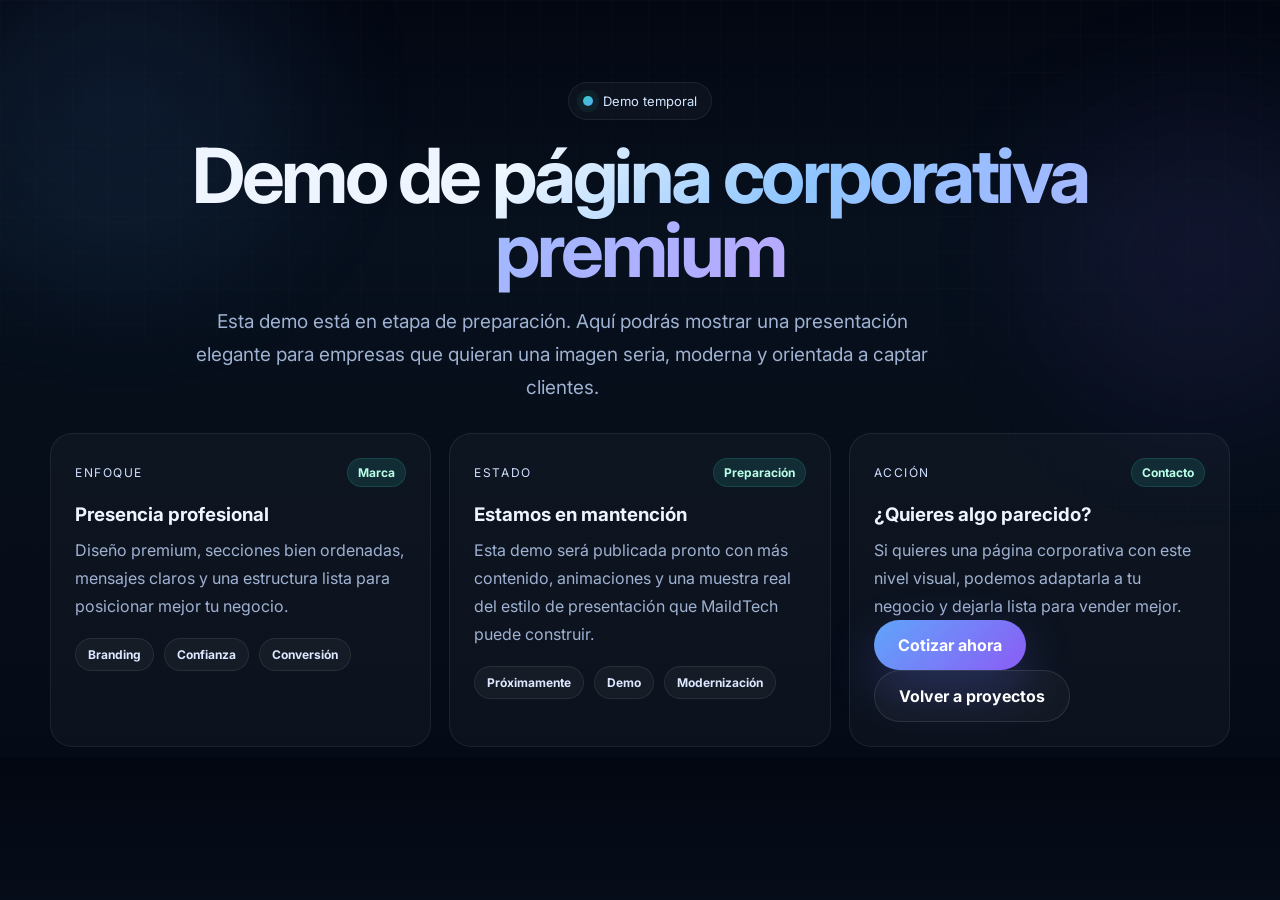
==== demo-corporativa.html @ c94f129a "Add files via upload" ====
<!DOCTYPE html>
<html lang="es">
<head>
  <meta charset="UTF-8" />
  <meta name="viewport" content="width=device-width, initial-scale=1.0" />
  <title>Demo Corporativa | MaildTech</title>
  <link rel="preconnect" href="https://fonts.googleapis.com">
  <link rel="preconnect" href="https://fonts.gstatic.com" crossorigin>
  <link href="https://fonts.googleapis.com/css2?family=Inter:wght@400;500;600;700;800;900&display=swap" rel="stylesheet">
  <link rel="stylesheet" href="styles.css" />
</head>
<body>
  <div class="bg-orb orb-1"></div>
  <div class="bg-orb orb-2"></div>
  <div class="bg-grid"></div>

  <main>
    <section class="hero projects-hero">
      <div class="container">
        <div class="projects-intro reveal visible">
          <div class="pill"><span class="pill-dot"></span> Demo temporal</div>
          <h1>Demo de <span class="gradient-text">página corporativa premium</span></h1>
          <p class="lead">Esta demo está en etapa de preparación. Aquí podrás mostrar una presentación elegante para empresas que quieran una imagen seria, moderna y orientada a captar clientes.</p>
        </div>

        <div class="cards-grid three">
          <article class="solution-card reveal visible">
            <div class="solution-top"><span class="kicker">Enfoque</span><span class="tag">Marca</span></div>
            <h3>Presencia profesional</h3>
            <p>Diseño premium, secciones bien ordenadas, mensajes claros y una estructura lista para posicionar mejor tu negocio.</p>
            <div class="chips"><span>Branding</span><span>Confianza</span><span>Conversión</span></div>
          </article>
          <article class="solution-card reveal visible">
            <div class="solution-top"><span class="kicker">Estado</span><span class="tag">Preparación</span></div>
            <h3>Estamos en mantención</h3>
            <p>Esta demo será publicada pronto con más contenido, animaciones y una muestra real del estilo de presentación que MaildTech puede construir.</p>
            <div class="chips"><span>Próximamente</span><span>Demo</span><span>Modernización</span></div>
          </article>
          <article class="solution-card reveal visible">
            <div class="solution-top"><span class="kicker">Acción</span><span class="tag">Contacto</span></div>
            <h3>¿Quieres algo parecido?</h3>
            <p>Si quieres una página corporativa con este nivel visual, podemos adaptarla a tu negocio y dejarla lista para vender mejor.</p>
            <div class="project-buttons">
              <a class="btn" href="index.html#contacto">Cotizar ahora</a>
              <a class="btn btn-secondary" href="proyectos.html">Volver a proyectos</a>
            </div>
          </article>
        </div>
      </div>
    </section>
  </main>
</body>
</html>
---- styles.css ----
:root{
  --bg:#050b16;
  --bg-2:#091427;
  --panel:rgba(10,18,33,.78);
  --panel-2:rgba(14,22,42,.95);
  --text:#eff5ff;
  --muted:#9fb2d2;
  --line:rgba(255,255,255,.08);
  --primary:#60a5fa;
  --primary-2:#8b5cf6;
  --accent:#2dd4bf;
  --success:#86efac;
  --radius:26px;
  --radius-sm:18px;
  --shadow:0 30px 80px rgba(0,0,0,.35);
  --max:1180px;
}
*{box-sizing:border-box}
html{scroll-behavior:smooth}
body{
  margin:0;
  color:var(--text);
  background:
    radial-gradient(circle at 12% 18%, rgba(96,165,250,.16), transparent 0 26%),
    radial-gradient(circle at 86% 12%, rgba(139,92,246,.12), transparent 0 24%),
    linear-gradient(180deg, #030712 0%, #07101d 30%, #050b16 100%);
  font-family:"Inter",system-ui,-apple-system,BlinkMacSystemFont,"Segoe UI",sans-serif;
  overflow-x:hidden;
}
a{color:inherit;text-decoration:none}
button,input,textarea,select{font:inherit}
.container{width:min(calc(100% - 32px), var(--max));margin:0 auto;position:relative;z-index:2}
.bg-grid{
  position:fixed; inset:0;
  background-image:linear-gradient(rgba(255,255,255,.03) 1px, transparent 1px), linear-gradient(90deg, rgba(255,255,255,.03) 1px, transparent 1px);
  background-size:36px 36px;
  mask-image:linear-gradient(to bottom, rgba(0,0,0,.45), rgba(0,0,0,.08));
  pointer-events:none;
  z-index:0;
}
.bg-orb{
  position:fixed; border-radius:50%; filter:blur(70px); pointer-events:none; opacity:.55; z-index:0;
}
.orb-1{width:360px;height:360px;background:rgba(96,165,250,.16);top:-80px;left:-60px}
.orb-2{width:320px;height:320px;background:rgba(139,92,246,.14);top:100px;right:-80px}
.topbar{
  position:sticky; top:0; z-index:50;
  backdrop-filter:blur(18px);
  background:rgba(3,8,18,.58);
  border-bottom:1px solid rgba(255,255,255,.05);
}
.nav{
  min-height:82px; display:flex; align-items:center; justify-content:space-between; gap:24px;
}
.brand{display:flex;align-items:center;gap:14px}
.brand-mark{
  width:46px;height:46px;border-radius:16px;display:grid;place-items:center;
  background:linear-gradient(135deg,var(--primary),var(--primary-2));
  box-shadow:0 18px 50px rgba(96,165,250,.25);
  font-weight:800;
}
.brand-copy{display:flex;flex-direction:column;line-height:1.1}
.brand-copy strong{font-size:15px}
.brand-copy small{font-size:12px;color:var(--muted)}
.nav-links{display:flex;align-items:center;gap:28px;color:var(--muted)}
.nav-links a{transition:.2s ease}
.nav-links a:hover{color:#fff}
.menu-toggle{display:none;background:none;border:none;color:#fff;font-size:26px}
.btn{
  display:inline-flex;align-items:center;justify-content:center;
  padding:15px 24px;border-radius:999px;border:none;cursor:pointer;
  font-weight:700; transition:transform .22s ease, box-shadow .22s ease, border-color .22s ease;
  background:linear-gradient(135deg,var(--primary),var(--primary-2)); color:#fff;
  box-shadow:0 20px 50px rgba(93,109,255,.28);
}
.btn:hover{transform:translateY(-2px);box-shadow:0 16px 34px rgba(0,0,0,.28)}
.btn-secondary{
  background:rgba(255,255,255,.03);
  border:1px solid rgba(255,255,255,.1);
  box-shadow:none;
}
.btn.full{width:100%}
.btn-disabled{
  opacity:.45;
  cursor:not-allowed;
  pointer-events:none;
  filter:grayscale(.2);
}
.hero{padding:82px 0 36px}
.projects-hero{padding-bottom:10px}
.hero-grid{
  display:grid; grid-template-columns:1.08fr .92fr; gap:34px; align-items:center;
}
.pill{
  display:inline-flex; align-items:center; gap:10px;
  padding:10px 14px; border-radius:999px;
  background:rgba(255,255,255,.03);
  border:1px solid rgba(255,255,255,.08);
  font-size:13px; color:#d5e6ff;
  margin-bottom:18px;
}
.pill-dot{
  width:10px;height:10px;border-radius:50%;
  background:linear-gradient(135deg,var(--accent),var(--primary));
  box-shadow:0 0 0 6px rgba(45,212,191,.08);
}
.hero h1,.projects-intro h1{
  margin:0 0 18px;
  font-size:clamp(42px,6vw,76px);
  line-height:.98;
  letter-spacing:-.045em;
}
.gradient-text{
  background:linear-gradient(135deg,#fff 0%, #8ec5ff 38%, #baa8ff 100%);
  -webkit-background-clip:text;background-clip:text;color:transparent;
}
.lead{
  margin:0 0 28px;
  max-width:62ch;
  color:var(--muted);
  line-height:1.75;
  font-size:clamp(17px,2vw,19px);
}
.hero-actions{display:flex;gap:14px;flex-wrap:wrap;margin-bottom:24px}
.hero-points{display:flex;gap:16px;flex-wrap:wrap;color:var(--muted);font-size:14px}
.hero-points span{
  padding:9px 12px; border-radius:999px;
  background:rgba(255,255,255,.03);
  border:1px solid rgba(255,255,255,.06);
}
.dashboard-card{
  border-radius:30px;
  background:linear-gradient(180deg, rgba(13,23,43,.9), rgba(7,14,28,.96));
  border:1px solid rgba(255,255,255,.08);
  box-shadow:var(--shadow);
  padding:22px;
  position:relative;
  overflow:hidden;
}
.dashboard-card::before{
  content:"";position:absolute;right:-60px;top:-60px;width:220px;height:220px;border-radius:50%;
  background:radial-gradient(circle, rgba(96,165,250,.2), transparent 68%);
}
.floating{animation:floatY 5.5s ease-in-out infinite}
@keyframes floatY{0%,100%{transform:translateY(0)}50%{transform:translateY(-10px)}}
.window-top{
  display:flex; align-items:center; justify-content:space-between; gap:12px; margin-bottom:18px;
}
.window-dots{display:flex;gap:8px}
.window-dots span{width:10px;height:10px;border-radius:50%}
.window-dots span:nth-child(1){background:#fb7185}
.window-dots span:nth-child(2){background:#fbbf24}
.window-dots span:nth-child(3){background:#34d399}
.window-title{font-size:14px;font-weight:700}
.status-pill,.tag{
  display:inline-flex;align-items:center;justify-content:center;
  padding:6px 10px;border-radius:999px;
  border:1px solid rgba(45,212,191,.16);
  background:rgba(45,212,191,.12);
  color:#b9ffe8;font-size:12px;font-weight:700;
}
.stats-grid{display:grid;grid-template-columns:1fr 1fr;gap:14px;margin-bottom:14px}
.mini-stat,.timeline-box,.feature-table,.stat-card,.glass-card,.solution-card,.step-card,.contact-card,.preview-band{
  background:rgba(255,255,255,.03); border:1px solid rgba(255,255,255,.07);
  border-radius:22px;
}
.mini-stat{padding:16px}
.mini-stat small{display:block;color:var(--muted);margin-bottom:8px}
.mini-stat strong{display:block;font-size:28px;margin-bottom:6px}
.mini-stat span{font-size:12px;color:var(--success)}
.feature-table{padding:16px;margin-bottom:14px}
.feature-row{
  display:grid;grid-template-columns:1.2fr .7fr .8fr;gap:12px;align-items:center;
  padding:11px 0;border-bottom:1px solid rgba(255,255,255,.04);font-size:13px;
}
.feature-row:last-child{border-bottom:none}
.feature-row.head{padding-top:0;color:var(--muted);border-bottom:1px solid rgba(255,255,255,.08)}
.timeline-box{padding:16px}
.timeline-box h3{margin:0 0 14px;font-size:16px}
.timeline-item{
  display:grid;grid-template-columns:30px 1fr;gap:12px;
  align-items:flex-start;margin-bottom:12px;
}
.timeline-item:last-child{margin-bottom:0}
.timeline-icon{
  width:30px;height:30px;border-radius:12px;display:grid;place-items:center;
  background:linear-gradient(135deg, rgba(96,165,250,.24), rgba(139,92,246,.22));
  border:1px solid rgba(255,255,255,.08); font-size:12px; font-weight:700;
}
.timeline-item p{margin:4px 0 0;color:var(--muted);font-size:13px;line-height:1.5}
.stats-strip{padding:20px 0 10px}
.stats-list{display:grid;grid-template-columns:repeat(4,1fr);gap:16px}
.stat-card{padding:22px}
.stat-card strong{display:block;font-size:34px;margin-bottom:8px}
.stat-card p{margin:0;color:var(--muted);line-height:1.6}
.section{padding:42px 0}
.section-head{
  display:flex;justify-content:space-between;align-items:end;gap:20px;
  margin-bottom:26px;
}
.section-head h2{
  margin:0;
  font-size:clamp(30px,4vw,48px);
  letter-spacing:-.035em;
}
.section-head p{
  margin:0;max-width:62ch;color:var(--muted);line-height:1.75;
}
.cards-grid{display:grid;gap:18px}
.cards-grid.three{grid-template-columns:repeat(3,1fr)}
.cards-grid.four{grid-template-columns:repeat(4,1fr)}
.glass-card,.solution-card,.step-card{
  padding:24px; transition:transform .22s ease, border-color .22s ease, background .22s ease;
}
.glass-card:hover,.solution-card:hover,.step-card:hover,.contact-card:hover,.preview-band:hover{
  transform:translateY(-4px);
  border-color:rgba(96,165,250,.32);
  background:rgba(255,255,255,.05);
}
.icon-box{
  width:54px;height:54px;border-radius:18px;display:grid;place-items:center;
  background:linear-gradient(135deg, rgba(96,165,250,.18), rgba(139,92,246,.18));
  border:1px solid rgba(255,255,255,.08);
  font-size:20px;margin-bottom:18px;
}
.glass-card h3,.solution-card h3,.step-card h3,.contact-copy h2,.preview-band h2{
  margin:0 0 10px
}
.glass-card p,.solution-card p,.step-card p,.contact-copy p,.preview-band p{
  margin:0;color:var(--muted);line-height:1.75;
}
.chips{display:flex;flex-wrap:wrap;gap:10px;margin-top:18px}
.chips span{
  font-size:12px;font-weight:700;
  padding:8px 12px;border-radius:999px;
  background:rgba(255,255,255,.04);border:1px solid rgba(255,255,255,.08);color:#dce8ff;
}
.solution-top{display:flex;justify-content:space-between;align-items:center;gap:12px;margin-bottom:16px}
.kicker{font-size:12px;letter-spacing:.13em;text-transform:uppercase;color:#cfe0ff}
.metric{display:block;font-size:28px;margin:16px 0 6px}
.step-number{
  width:40px;height:40px;border-radius:14px;display:grid;place-items:center;
  font-weight:800;margin-bottom:16px;
  background:linear-gradient(135deg,var(--primary),var(--primary-2));
  box-shadow:0 16px 30px rgba(96,165,250,.18);
}
.cta-band,.preview-band{
  border-radius:30px;
  padding:34px;
  background:linear-gradient(135deg, rgba(96,165,250,.14), rgba(139,92,246,.14));
  border:1px solid rgba(255,255,255,.09);
  box-shadow:var(--shadow);
  position:relative;overflow:hidden;
}
.cta-band::after,.preview-band::after{
  content:"";position:absolute;right:-80px;top:-80px;width:220px;height:220px;border-radius:50%;
  background:radial-gradient(circle, rgba(255,255,255,.14), transparent 65%);
}
.cta-band h2,.preview-band h2{margin:0 0 12px;font-size:clamp(30px,4vw,50px);letter-spacing:-.03em}
.cta-band p{margin:0 0 20px;max-width:68ch;color:#d7e3fb;line-height:1.8}
.project-preview{padding-top:0}
.contact-grid{
  display:grid;grid-template-columns:.95fr 1.05fr;gap:22px;align-items:start;
}
.contact-copy{padding-top:6px}
.contact-list{display:grid;gap:12px;margin-top:24px}
.contact-list a,.contact-list span{
  color:var(--muted);
  padding:12px 14px;border-radius:16px;
  background:rgba(255,255,255,.03);border:1px solid rgba(255,255,255,.06);
}
.contact-card{padding:24px}
.field{display:grid;gap:8px;margin-bottom:16px}
.field label{font-size:14px;font-weight:600}
.field input,.field textarea,.field select{
  width:100%;
  background:rgba(255,255,255,.03);
  border:1px solid rgba(255,255,255,.08);
  color:#fff;
  border-radius:16px;
  padding:14px 16px;
  outline:none;
  transition:border-color .2s ease, box-shadow .2s ease;
}
.field input::placeholder,.field textarea::placeholder{color:#7f95bb}
.field input:focus,.field textarea:focus,.field select:focus{
  border-color:rgba(96,165,250,.48);
  box-shadow:0 0 0 4px rgba(96,165,250,.12);
}
.form-note{margin:14px 0 0;color:var(--muted);font-size:13px;line-height:1.6}
.projects-intro{text-align:center;max-width:900px;margin:0 auto}
.project-showcase .project-buttons{display:flex;gap:12px;flex-wrap:wrap;margin-top:20px}
.whatsapp-float{
  position:fixed; right:20px; bottom:20px; z-index:40;
  width:58px;height:58px;border-radius:50%;
  display:grid;place-items:center;
  background:linear-gradient(135deg,#25d366,#1cb85c);
  color:#fff;font-size:24px;font-weight:800;
  box-shadow:0 18px 40px rgba(37,211,102,.3);
  transition:transform .2s ease;
}
.whatsapp-float:hover{transform:translateY(-3px)}
.footer{padding:18px 0 46px;color:var(--muted)}
.footer-wrap{
  display:flex;justify-content:space-between;gap:20px;align-items:center;
  padding-top:18px;border-top:1px solid rgba(255,255,255,.08);
}
.footer-links{display:flex;gap:18px;flex-wrap:wrap}
.reveal{
  opacity:0;
  transform:translateY(22px);
  transition:opacity .7s ease, transform .7s ease;
}
.reveal.visible{
  opacity:1;
  transform:translateY(0);
}
@media (max-width:1100px){
  .hero-grid,.contact-grid{grid-template-columns:1fr}
  .cards-grid.three,.stats-list{grid-template-columns:1fr 1fr}
  .cards-grid.four{grid-template-columns:1fr 1fr}
  .section-head{flex-direction:column;align-items:flex-start}
}
@media (max-width:760px){
  .nav{flex-wrap:wrap;padding:14px 0}
  .menu-toggle{display:block}
  .nav-links{
    display:none;width:100%;flex-direction:column;align-items:flex-start;
    gap:14px;padding:12px 0 4px;
  }
  .nav-links.open{display:flex}
  .nav-cta{display:none}
  .hero{padding-top:52px}
  .stats-grid,.stats-list,.cards-grid.three,.cards-grid.four{grid-template-columns:1fr}
  .feature-row{grid-template-columns:1fr .75fr .75fr}
  .footer-wrap{flex-direction:column;align-items:flex-start}
  .hero-actions,.project-showcase .project-buttons{flex-direction:column;align-items:stretch}
}
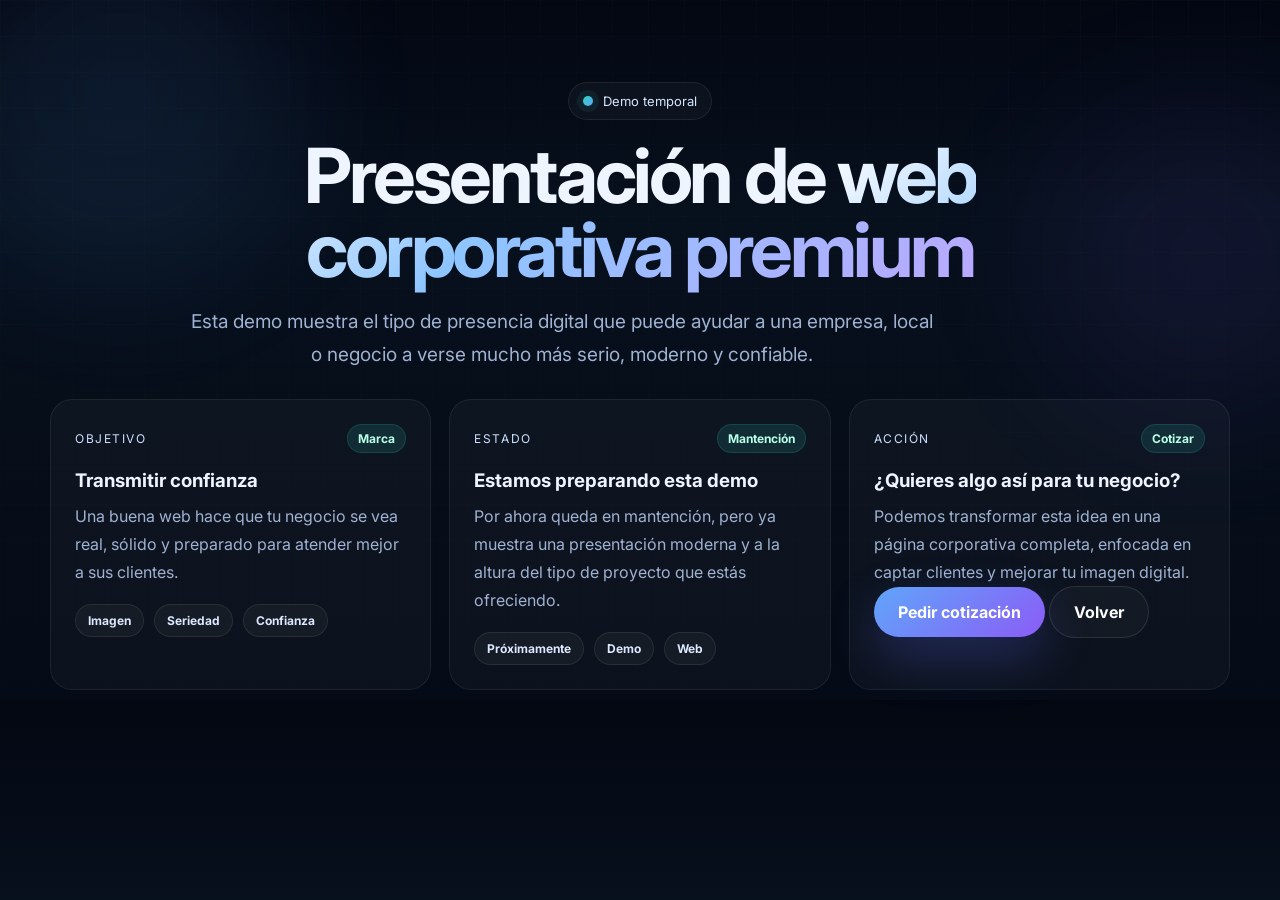
==== commit 5143de2e: "Add files via upload" ====
--- a/demo-corporativa.html
+++ b/demo-corporativa.html
@@ -13,36 +13,34 @@
   <div class="bg-orb orb-1"></div>
   <div class="bg-orb orb-2"></div>
   <div class="bg-grid"></div>
-
   <main>
     <section class="hero projects-hero">
       <div class="container">
         <div class="projects-intro reveal visible">
           <div class="pill"><span class="pill-dot"></span> Demo temporal</div>
-          <h1>Demo de <span class="gradient-text">página corporativa premium</span></h1>
-          <p class="lead">Esta demo está en etapa de preparación. Aquí podrás mostrar una presentación elegante para empresas que quieran una imagen seria, moderna y orientada a captar clientes.</p>
+          <h1>Presentación de <span class="gradient-text">web corporativa premium</span></h1>
+          <p class="lead">Esta demo muestra el tipo de presencia digital que puede ayudar a una empresa, local o negocio a verse mucho más serio, moderno y confiable.</p>
         </div>
-
         <div class="cards-grid three">
           <article class="solution-card reveal visible">
-            <div class="solution-top"><span class="kicker">Enfoque</span><span class="tag">Marca</span></div>
-            <h3>Presencia profesional</h3>
-            <p>Diseño premium, secciones bien ordenadas, mensajes claros y una estructura lista para posicionar mejor tu negocio.</p>
-            <div class="chips"><span>Branding</span><span>Confianza</span><span>Conversión</span></div>
+            <div class="solution-top"><span class="kicker">Objetivo</span><span class="tag">Marca</span></div>
+            <h3>Transmitir confianza</h3>
+            <p>Una buena web hace que tu negocio se vea real, sólido y preparado para atender mejor a sus clientes.</p>
+            <div class="chips"><span>Imagen</span><span>Seriedad</span><span>Confianza</span></div>
           </article>
           <article class="solution-card reveal visible">
-            <div class="solution-top"><span class="kicker">Estado</span><span class="tag">Preparación</span></div>
-            <h3>Estamos en mantención</h3>
-            <p>Esta demo será publicada pronto con más contenido, animaciones y una muestra real del estilo de presentación que MaildTech puede construir.</p>
-            <div class="chips"><span>Próximamente</span><span>Demo</span><span>Modernización</span></div>
+            <div class="solution-top"><span class="kicker">Estado</span><span class="tag">Mantención</span></div>
+            <h3>Estamos preparando esta demo</h3>
+            <p>Por ahora queda en mantención, pero ya muestra una presentación moderna y a la altura del tipo de proyecto que estás ofreciendo.</p>
+            <div class="chips"><span>Próximamente</span><span>Demo</span><span>Web</span></div>
           </article>
           <article class="solution-card reveal visible">
-            <div class="solution-top"><span class="kicker">Acción</span><span class="tag">Contacto</span></div>
-            <h3>¿Quieres algo parecido?</h3>
-            <p>Si quieres una página corporativa con este nivel visual, podemos adaptarla a tu negocio y dejarla lista para vender mejor.</p>
+            <div class="solution-top"><span class="kicker">Acción</span><span class="tag">Cotizar</span></div>
+            <h3>¿Quieres algo así para tu negocio?</h3>
+            <p>Podemos transformar esta idea en una página corporativa completa, enfocada en captar clientes y mejorar tu imagen digital.</p>
             <div class="project-buttons">
-              <a class="btn" href="index.html#contacto">Cotizar ahora</a>
-              <a class="btn btn-secondary" href="proyectos.html">Volver a proyectos</a>
+              <a class="btn" href="index.html#contacto">Pedir cotización</a>
+              <a class="btn btn-secondary" href="proyectos.html">Volver</a>
             </div>
           </article>
         </div>
--- a/styles.css
+++ b/styles.css
@@ -1,18 +1,13 @@
-
 :root{
   --bg:#050b16;
   --bg-2:#091427;
-  --panel:rgba(10,18,33,.78);
-  --panel-2:rgba(14,22,42,.95);
   --text:#eff5ff;
   --muted:#9fb2d2;
-  --line:rgba(255,255,255,.08);
   --primary:#60a5fa;
   --primary-2:#8b5cf6;
   --accent:#2dd4bf;
   --success:#86efac;
-  --radius:26px;
-  --radius-sm:18px;
+  --warning:#fbbf24;
   --shadow:0 30px 80px rgba(0,0,0,.35);
   --max:1180px;
 }
@@ -39,20 +34,11 @@
   pointer-events:none;
   z-index:0;
 }
-.bg-orb{
-  position:fixed; border-radius:50%; filter:blur(70px); pointer-events:none; opacity:.55; z-index:0;
-}
+.bg-orb{position:fixed;border-radius:50%;filter:blur(70px);pointer-events:none;opacity:.55;z-index:0}
 .orb-1{width:360px;height:360px;background:rgba(96,165,250,.16);top:-80px;left:-60px}
 .orb-2{width:320px;height:320px;background:rgba(139,92,246,.14);top:100px;right:-80px}
-.topbar{
-  position:sticky; top:0; z-index:50;
-  backdrop-filter:blur(18px);
-  background:rgba(3,8,18,.58);
-  border-bottom:1px solid rgba(255,255,255,.05);
-}
-.nav{
-  min-height:82px; display:flex; align-items:center; justify-content:space-between; gap:24px;
-}
+.topbar{position:sticky;top:0;z-index:50;backdrop-filter:blur(18px);background:rgba(3,8,18,.58);border-bottom:1px solid rgba(255,255,255,.05)}
+.nav{min-height:82px;display:flex;align-items:center;justify-content:space-between;gap:24px}
 .brand{display:flex;align-items:center;gap:14px}
 .brand-mark{
   width:46px;height:46px;border-radius:16px;display:grid;place-items:center;
@@ -64,79 +50,43 @@
 .brand-copy strong{font-size:15px}
 .brand-copy small{font-size:12px;color:var(--muted)}
 .nav-links{display:flex;align-items:center;gap:28px;color:var(--muted)}
-.nav-links a{transition:.2s ease}
 .nav-links a:hover{color:#fff}
 .menu-toggle{display:none;background:none;border:none;color:#fff;font-size:26px}
 .btn{
   display:inline-flex;align-items:center;justify-content:center;
   padding:15px 24px;border-radius:999px;border:none;cursor:pointer;
-  font-weight:700; transition:transform .22s ease, box-shadow .22s ease, border-color .22s ease;
-  background:linear-gradient(135deg,var(--primary),var(--primary-2)); color:#fff;
+  font-weight:700;transition:transform .22s ease, box-shadow .22s ease;
+  background:linear-gradient(135deg,var(--primary),var(--primary-2));color:#fff;
   box-shadow:0 20px 50px rgba(93,109,255,.28);
 }
 .btn:hover{transform:translateY(-2px);box-shadow:0 16px 34px rgba(0,0,0,.28)}
-.btn-secondary{
-  background:rgba(255,255,255,.03);
-  border:1px solid rgba(255,255,255,.1);
-  box-shadow:none;
-}
+.btn-secondary{background:rgba(255,255,255,.03);border:1px solid rgba(255,255,255,.1);box-shadow:none}
 .btn.full{width:100%}
-.btn-disabled{
-  opacity:.45;
-  cursor:not-allowed;
-  pointer-events:none;
-  filter:grayscale(.2);
-}
+.btn-disabled{opacity:.45;cursor:not-allowed;pointer-events:none}
 .hero{padding:82px 0 36px}
 .projects-hero{padding-bottom:10px}
-.hero-grid{
-  display:grid; grid-template-columns:1.08fr .92fr; gap:34px; align-items:center;
-}
+.hero-grid{display:grid;grid-template-columns:1.08fr .92fr;gap:34px;align-items:center}
 .pill{
-  display:inline-flex; align-items:center; gap:10px;
-  padding:10px 14px; border-radius:999px;
-  background:rgba(255,255,255,.03);
-  border:1px solid rgba(255,255,255,.08);
-  font-size:13px; color:#d5e6ff;
-  margin-bottom:18px;
+  display:inline-flex;align-items:center;gap:10px;padding:10px 14px;border-radius:999px;
+  background:rgba(255,255,255,.03);border:1px solid rgba(255,255,255,.08);font-size:13px;color:#d5e6ff;margin-bottom:18px;
 }
 .pill-dot{
   width:10px;height:10px;border-radius:50%;
   background:linear-gradient(135deg,var(--accent),var(--primary));
   box-shadow:0 0 0 6px rgba(45,212,191,.08);
 }
-.hero h1,.projects-intro h1{
-  margin:0 0 18px;
-  font-size:clamp(42px,6vw,76px);
-  line-height:.98;
-  letter-spacing:-.045em;
-}
+.hero h1,.projects-intro h1{margin:0 0 18px;font-size:clamp(42px,6vw,76px);line-height:.98;letter-spacing:-.045em}
 .gradient-text{
   background:linear-gradient(135deg,#fff 0%, #8ec5ff 38%, #baa8ff 100%);
   -webkit-background-clip:text;background-clip:text;color:transparent;
 }
-.lead{
-  margin:0 0 28px;
-  max-width:62ch;
-  color:var(--muted);
-  line-height:1.75;
-  font-size:clamp(17px,2vw,19px);
-}
+.lead{margin:0 0 28px;max-width:62ch;color:var(--muted);line-height:1.75;font-size:clamp(17px,2vw,19px)}
 .hero-actions{display:flex;gap:14px;flex-wrap:wrap;margin-bottom:24px}
 .hero-points{display:flex;gap:16px;flex-wrap:wrap;color:var(--muted);font-size:14px}
-.hero-points span{
-  padding:9px 12px; border-radius:999px;
-  background:rgba(255,255,255,.03);
-  border:1px solid rgba(255,255,255,.06);
-}
+.hero-points span{padding:9px 12px;border-radius:999px;background:rgba(255,255,255,.03);border:1px solid rgba(255,255,255,.06)}
 .dashboard-card{
-  border-radius:30px;
-  background:linear-gradient(180deg, rgba(13,23,43,.9), rgba(7,14,28,.96));
-  border:1px solid rgba(255,255,255,.08);
-  box-shadow:var(--shadow);
-  padding:22px;
-  position:relative;
-  overflow:hidden;
+  border-radius:30px;background:linear-gradient(180deg, rgba(13,23,43,.9), rgba(7,14,28,.96));
+  border:1px solid rgba(255,255,255,.08);box-shadow:var(--shadow);padding:22px;position:relative;overflow:hidden;
 }
 .dashboard-card::before{
   content:"";position:absolute;right:-60px;top:-60px;width:220px;height:220px;border-radius:50%;
@@ -144,9 +94,7 @@
 }
 .floating{animation:floatY 5.5s ease-in-out infinite}
 @keyframes floatY{0%,100%{transform:translateY(0)}50%{transform:translateY(-10px)}}
-.window-top{
-  display:flex; align-items:center; justify-content:space-between; gap:12px; margin-bottom:18px;
-}
+.window-top{display:flex;align-items:center;justify-content:space-between;gap:12px;margin-bottom:18px}
 .window-dots{display:flex;gap:8px}
 .window-dots span{width:10px;height:10px;border-radius:50%}
 .window-dots span:nth-child(1){background:#fb7185}
@@ -155,184 +103,103 @@
 .window-title{font-size:14px;font-weight:700}
 .status-pill,.tag{
   display:inline-flex;align-items:center;justify-content:center;
-  padding:6px 10px;border-radius:999px;
-  border:1px solid rgba(45,212,191,.16);
-  background:rgba(45,212,191,.12);
-  color:#b9ffe8;font-size:12px;font-weight:700;
+  padding:6px 10px;border-radius:999px;border:1px solid rgba(45,212,191,.16);
+  background:rgba(45,212,191,.12);color:#b9ffe8;font-size:12px;font-weight:700;
 }
 .stats-grid{display:grid;grid-template-columns:1fr 1fr;gap:14px;margin-bottom:14px}
-.mini-stat,.timeline-box,.feature-table,.stat-card,.glass-card,.solution-card,.step-card,.contact-card,.preview-band{
-  background:rgba(255,255,255,.03); border:1px solid rgba(255,255,255,.07);
-  border-radius:22px;
+.mini-stat,.timeline-box,.feature-table,.stat-card,.glass-card,.solution-card,.contact-card,.preview-band{
+  background:rgba(255,255,255,.03);border:1px solid rgba(255,255,255,.07);border-radius:22px;
 }
 .mini-stat{padding:16px}
 .mini-stat small{display:block;color:var(--muted);margin-bottom:8px}
 .mini-stat strong{display:block;font-size:28px;margin-bottom:6px}
 .mini-stat span{font-size:12px;color:var(--success)}
 .feature-table{padding:16px;margin-bottom:14px}
-.feature-row{
-  display:grid;grid-template-columns:1.2fr .7fr .8fr;gap:12px;align-items:center;
-  padding:11px 0;border-bottom:1px solid rgba(255,255,255,.04);font-size:13px;
-}
+.feature-row{display:grid;grid-template-columns:1.2fr .7fr .8fr;gap:12px;align-items:center;padding:11px 0;border-bottom:1px solid rgba(255,255,255,.04);font-size:13px}
 .feature-row:last-child{border-bottom:none}
 .feature-row.head{padding-top:0;color:var(--muted);border-bottom:1px solid rgba(255,255,255,.08)}
 .timeline-box{padding:16px}
 .timeline-box h3{margin:0 0 14px;font-size:16px}
-.timeline-item{
-  display:grid;grid-template-columns:30px 1fr;gap:12px;
-  align-items:flex-start;margin-bottom:12px;
-}
+.timeline-item{display:grid;grid-template-columns:30px 1fr;gap:12px;align-items:flex-start;margin-bottom:12px}
 .timeline-item:last-child{margin-bottom:0}
 .timeline-icon{
   width:30px;height:30px;border-radius:12px;display:grid;place-items:center;
   background:linear-gradient(135deg, rgba(96,165,250,.24), rgba(139,92,246,.22));
-  border:1px solid rgba(255,255,255,.08); font-size:12px; font-weight:700;
+  border:1px solid rgba(255,255,255,.08);font-size:12px;font-weight:700;
 }
 .timeline-item p{margin:4px 0 0;color:var(--muted);font-size:13px;line-height:1.5}
+.section{padding:42px 0}
 .stats-strip{padding:20px 0 10px}
 .stats-list{display:grid;grid-template-columns:repeat(4,1fr);gap:16px}
 .stat-card{padding:22px}
 .stat-card strong{display:block;font-size:34px;margin-bottom:8px}
 .stat-card p{margin:0;color:var(--muted);line-height:1.6}
-.section{padding:42px 0}
-.section-head{
-  display:flex;justify-content:space-between;align-items:end;gap:20px;
-  margin-bottom:26px;
-}
-.section-head h2{
-  margin:0;
-  font-size:clamp(30px,4vw,48px);
-  letter-spacing:-.035em;
-}
-.section-head p{
-  margin:0;max-width:62ch;color:var(--muted);line-height:1.75;
-}
+.section-head{display:flex;justify-content:space-between;align-items:end;gap:20px;margin-bottom:26px}
+.section-head h2{margin:0;font-size:clamp(30px,4vw,48px);letter-spacing:-.035em}
+.section-head p{margin:0;max-width:62ch;color:var(--muted);line-height:1.75}
 .cards-grid{display:grid;gap:18px}
 .cards-grid.three{grid-template-columns:repeat(3,1fr)}
-.cards-grid.four{grid-template-columns:repeat(4,1fr)}
-.glass-card,.solution-card,.step-card{
-  padding:24px; transition:transform .22s ease, border-color .22s ease, background .22s ease;
-}
-.glass-card:hover,.solution-card:hover,.step-card:hover,.contact-card:hover,.preview-band:hover{
-  transform:translateY(-4px);
-  border-color:rgba(96,165,250,.32);
-  background:rgba(255,255,255,.05);
-}
+.glass-card,.solution-card{padding:24px;transition:transform .22s ease,border-color .22s ease,background .22s ease}
+.glass-card:hover,.solution-card:hover,.contact-card:hover,.preview-band:hover{transform:translateY(-4px);border-color:rgba(96,165,250,.32);background:rgba(255,255,255,.05)}
+.warning-card .icon-box{background:linear-gradient(135deg, rgba(251,191,36,.18), rgba(139,92,246,.18))}
 .icon-box{
-  width:54px;height:54px;border-radius:18px;display:grid;place-items:center;
-  background:linear-gradient(135deg, rgba(96,165,250,.18), rgba(139,92,246,.18));
-  border:1px solid rgba(255,255,255,.08);
-  font-size:20px;margin-bottom:18px;
-}
-.glass-card h3,.solution-card h3,.step-card h3,.contact-copy h2,.preview-band h2{
-  margin:0 0 10px
-}
-.glass-card p,.solution-card p,.step-card p,.contact-copy p,.preview-band p{
-  margin:0;color:var(--muted);line-height:1.75;
-}
+  width:54px;height:54px;border-radius:18px;display:grid;place-items:center;background:linear-gradient(135deg, rgba(96,165,250,.18), rgba(139,92,246,.18));
+  border:1px solid rgba(255,255,255,.08);font-size:20px;margin-bottom:18px;
+}
+.glass-card h3,.solution-card h3,.contact-copy h2,.preview-band h2{margin:0 0 10px}
+.glass-card p,.solution-card p,.contact-copy p,.preview-band p{margin:0;color:var(--muted);line-height:1.75}
 .chips{display:flex;flex-wrap:wrap;gap:10px;margin-top:18px}
-.chips span{
-  font-size:12px;font-weight:700;
-  padding:8px 12px;border-radius:999px;
-  background:rgba(255,255,255,.04);border:1px solid rgba(255,255,255,.08);color:#dce8ff;
-}
+.chips span{font-size:12px;font-weight:700;padding:8px 12px;border-radius:999px;background:rgba(255,255,255,.04);border:1px solid rgba(255,255,255,.08);color:#dce8ff}
 .solution-top{display:flex;justify-content:space-between;align-items:center;gap:12px;margin-bottom:16px}
 .kicker{font-size:12px;letter-spacing:.13em;text-transform:uppercase;color:#cfe0ff}
 .metric{display:block;font-size:28px;margin:16px 0 6px}
-.step-number{
-  width:40px;height:40px;border-radius:14px;display:grid;place-items:center;
-  font-weight:800;margin-bottom:16px;
-  background:linear-gradient(135deg,var(--primary),var(--primary-2));
-  box-shadow:0 16px 30px rgba(96,165,250,.18);
-}
 .cta-band,.preview-band{
-  border-radius:30px;
-  padding:34px;
-  background:linear-gradient(135deg, rgba(96,165,250,.14), rgba(139,92,246,.14));
-  border:1px solid rgba(255,255,255,.09);
-  box-shadow:var(--shadow);
-  position:relative;overflow:hidden;
+  border-radius:30px;padding:34px;background:linear-gradient(135deg, rgba(96,165,250,.14), rgba(139,92,246,.14));
+  border:1px solid rgba(255,255,255,.09);box-shadow:var(--shadow);position:relative;overflow:hidden;
 }
 .cta-band::after,.preview-band::after{
   content:"";position:absolute;right:-80px;top:-80px;width:220px;height:220px;border-radius:50%;
   background:radial-gradient(circle, rgba(255,255,255,.14), transparent 65%);
 }
 .cta-band h2,.preview-band h2{margin:0 0 12px;font-size:clamp(30px,4vw,50px);letter-spacing:-.03em}
-.cta-band p{margin:0 0 20px;max-width:68ch;color:#d7e3fb;line-height:1.8}
-.project-preview{padding-top:0}
-.contact-grid{
-  display:grid;grid-template-columns:.95fr 1.05fr;gap:22px;align-items:start;
-}
+.cta-band p,.preview-band p{margin:0 0 20px;max-width:68ch;color:#d7e3fb;line-height:1.8}
+.contact-grid{display:grid;grid-template-columns:.95fr 1.05fr;gap:22px;align-items:start}
 .contact-copy{padding-top:6px}
 .contact-list{display:grid;gap:12px;margin-top:24px}
-.contact-list a,.contact-list span{
-  color:var(--muted);
-  padding:12px 14px;border-radius:16px;
-  background:rgba(255,255,255,.03);border:1px solid rgba(255,255,255,.06);
-}
+.contact-list a,.contact-list span{color:var(--muted);padding:12px 14px;border-radius:16px;background:rgba(255,255,255,.03);border:1px solid rgba(255,255,255,.06)}
 .contact-card{padding:24px}
 .field{display:grid;gap:8px;margin-bottom:16px}
 .field label{font-size:14px;font-weight:600}
 .field input,.field textarea,.field select{
-  width:100%;
-  background:rgba(255,255,255,.03);
-  border:1px solid rgba(255,255,255,.08);
-  color:#fff;
-  border-radius:16px;
-  padding:14px 16px;
-  outline:none;
-  transition:border-color .2s ease, box-shadow .2s ease;
+  width:100%;background:rgba(255,255,255,.03);border:1px solid rgba(255,255,255,.08);color:#fff;border-radius:16px;padding:14px 16px;outline:none;
 }
 .field input::placeholder,.field textarea::placeholder{color:#7f95bb}
-.field input:focus,.field textarea:focus,.field select:focus{
-  border-color:rgba(96,165,250,.48);
-  box-shadow:0 0 0 4px rgba(96,165,250,.12);
-}
+.field input:focus,.field textarea:focus,.field select:focus{border-color:rgba(96,165,250,.48);box-shadow:0 0 0 4px rgba(96,165,250,.12)}
 .form-note{margin:14px 0 0;color:var(--muted);font-size:13px;line-height:1.6}
 .projects-intro{text-align:center;max-width:900px;margin:0 auto}
 .project-showcase .project-buttons{display:flex;gap:12px;flex-wrap:wrap;margin-top:20px}
 .whatsapp-float{
-  position:fixed; right:20px; bottom:20px; z-index:40;
-  width:58px;height:58px;border-radius:50%;
-  display:grid;place-items:center;
-  background:linear-gradient(135deg,#25d366,#1cb85c);
-  color:#fff;font-size:24px;font-weight:800;
-  box-shadow:0 18px 40px rgba(37,211,102,.3);
-  transition:transform .2s ease;
-}
-.whatsapp-float:hover{transform:translateY(-3px)}
+  position:fixed;right:20px;bottom:20px;z-index:40;width:58px;height:58px;border-radius:50%;display:grid;place-items:center;
+  background:linear-gradient(135deg,#25d366,#1cb85c);color:#fff;font-size:24px;font-weight:800;box-shadow:0 18px 40px rgba(37,211,102,.3);
+}
 .footer{padding:18px 0 46px;color:var(--muted)}
-.footer-wrap{
-  display:flex;justify-content:space-between;gap:20px;align-items:center;
-  padding-top:18px;border-top:1px solid rgba(255,255,255,.08);
-}
+.footer-wrap{display:flex;justify-content:space-between;gap:20px;align-items:center;padding-top:18px;border-top:1px solid rgba(255,255,255,.08)}
 .footer-links{display:flex;gap:18px;flex-wrap:wrap}
-.reveal{
-  opacity:0;
-  transform:translateY(22px);
-  transition:opacity .7s ease, transform .7s ease;
-}
-.reveal.visible{
-  opacity:1;
-  transform:translateY(0);
-}
+.reveal{opacity:0;transform:translateY(22px);transition:opacity .7s ease,transform .7s ease}
+.reveal.visible{opacity:1;transform:translateY(0)}
 @media (max-width:1100px){
   .hero-grid,.contact-grid{grid-template-columns:1fr}
   .cards-grid.three,.stats-list{grid-template-columns:1fr 1fr}
-  .cards-grid.four{grid-template-columns:1fr 1fr}
   .section-head{flex-direction:column;align-items:flex-start}
 }
 @media (max-width:760px){
   .nav{flex-wrap:wrap;padding:14px 0}
   .menu-toggle{display:block}
-  .nav-links{
-    display:none;width:100%;flex-direction:column;align-items:flex-start;
-    gap:14px;padding:12px 0 4px;
-  }
+  .nav-links{display:none;width:100%;flex-direction:column;align-items:flex-start;gap:14px;padding:12px 0 4px}
   .nav-links.open{display:flex}
   .nav-cta{display:none}
   .hero{padding-top:52px}
-  .stats-grid,.stats-list,.cards-grid.three,.cards-grid.four{grid-template-columns:1fr}
+  .stats-grid,.stats-list,.cards-grid.three{grid-template-columns:1fr}
   .feature-row{grid-template-columns:1fr .75fr .75fr}
   .footer-wrap{flex-direction:column;align-items:flex-start}
   .hero-actions,.project-showcase .project-buttons{flex-direction:column;align-items:stretch}
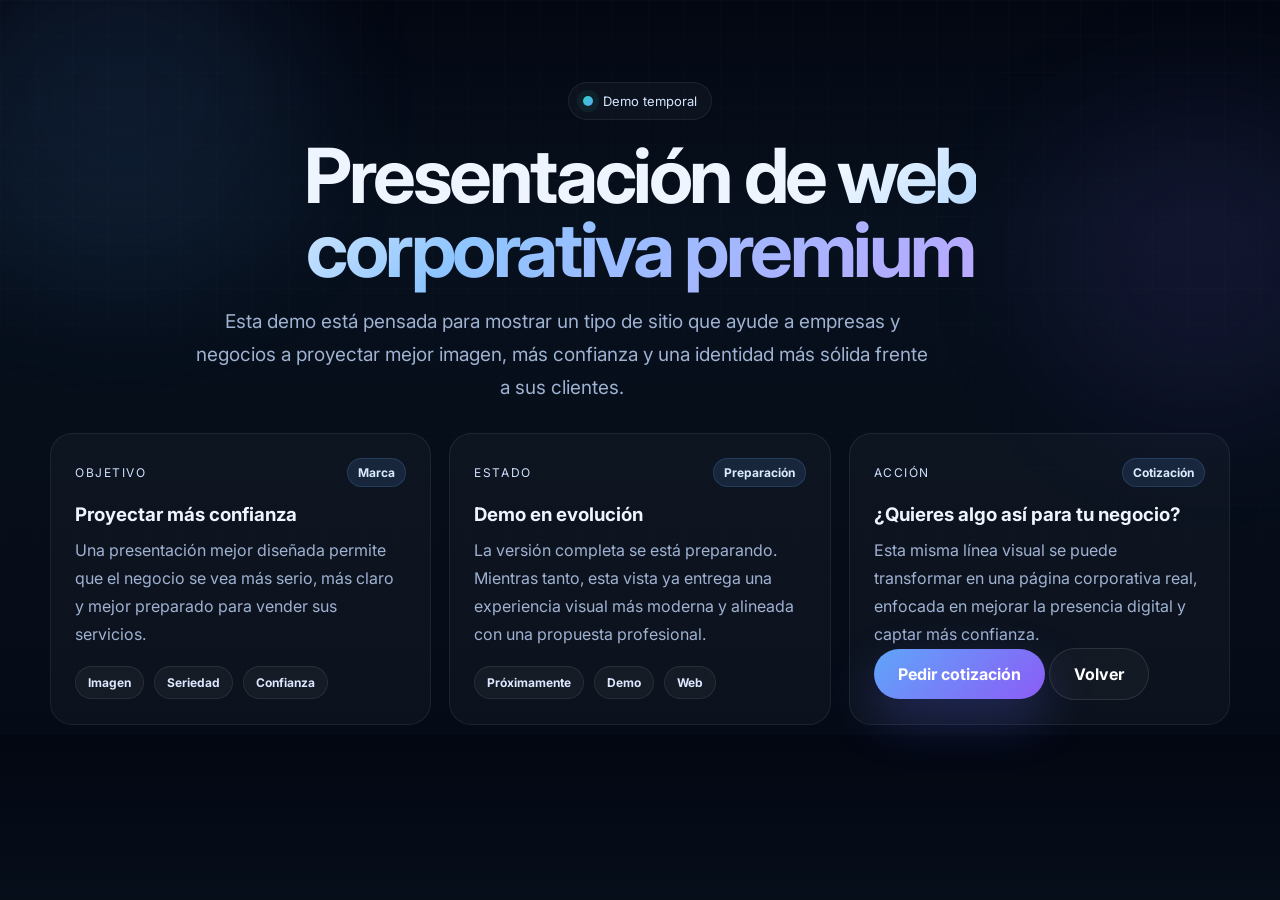
==== commit dca50e0f: "Add files via upload" ====
--- a/demo-corporativa.html
+++ b/demo-corporativa.html
@@ -4,6 +4,7 @@
   <meta charset="UTF-8" />
   <meta name="viewport" content="width=device-width, initial-scale=1.0" />
   <title>Demo Corporativa | MaildTech</title>
+  <meta name="description" content="Demo temporal de página corporativa premium desarrollada por MaildTech." />
   <link rel="preconnect" href="https://fonts.googleapis.com">
   <link rel="preconnect" href="https://fonts.gstatic.com" crossorigin>
   <link href="https://fonts.googleapis.com/css2?family=Inter:wght@400;500;600;700;800;900&display=swap" rel="stylesheet">
@@ -13,31 +14,55 @@
   <div class="bg-orb orb-1"></div>
   <div class="bg-orb orb-2"></div>
   <div class="bg-grid"></div>
+
   <main>
     <section class="hero projects-hero">
       <div class="container">
         <div class="projects-intro reveal visible">
-          <div class="pill"><span class="pill-dot"></span> Demo temporal</div>
+          <div class="pill">
+            <span class="pill-dot"></span>
+            Demo temporal
+          </div>
           <h1>Presentación de <span class="gradient-text">web corporativa premium</span></h1>
-          <p class="lead">Esta demo muestra el tipo de presencia digital que puede ayudar a una empresa, local o negocio a verse mucho más serio, moderno y confiable.</p>
+          <p class="lead">Esta demo está pensada para mostrar un tipo de sitio que ayude a empresas y negocios a proyectar mejor imagen, más confianza y una identidad más sólida frente a sus clientes.</p>
         </div>
+
         <div class="cards-grid three">
-          <article class="solution-card reveal visible">
-            <div class="solution-top"><span class="kicker">Objetivo</span><span class="tag">Marca</span></div>
-            <h3>Transmitir confianza</h3>
-            <p>Una buena web hace que tu negocio se vea real, sólido y preparado para atender mejor a sus clientes.</p>
-            <div class="chips"><span>Imagen</span><span>Seriedad</span><span>Confianza</span></div>
+          <article class="solution-card reveal visible demo-tone-card">
+            <div class="solution-top">
+              <span class="kicker">Objetivo</span>
+              <span class="tag demo-tag">Marca</span>
+            </div>
+            <h3>Proyectar más confianza</h3>
+            <p>Una presentación mejor diseñada permite que el negocio se vea más serio, más claro y mejor preparado para vender sus servicios.</p>
+            <div class="chips">
+              <span>Imagen</span>
+              <span>Seriedad</span>
+              <span>Confianza</span>
+            </div>
           </article>
-          <article class="solution-card reveal visible">
-            <div class="solution-top"><span class="kicker">Estado</span><span class="tag">Mantención</span></div>
-            <h3>Estamos preparando esta demo</h3>
-            <p>Por ahora queda en mantención, pero ya muestra una presentación moderna y a la altura del tipo de proyecto que estás ofreciendo.</p>
-            <div class="chips"><span>Próximamente</span><span>Demo</span><span>Web</span></div>
+
+          <article class="solution-card reveal visible demo-tone-card">
+            <div class="solution-top">
+              <span class="kicker">Estado</span>
+              <span class="tag demo-tag">Preparación</span>
+            </div>
+            <h3>Demo en evolución</h3>
+            <p>La versión completa se está preparando. Mientras tanto, esta vista ya entrega una experiencia visual más moderna y alineada con una propuesta profesional.</p>
+            <div class="chips">
+              <span>Próximamente</span>
+              <span>Demo</span>
+              <span>Web</span>
+            </div>
           </article>
-          <article class="solution-card reveal visible">
-            <div class="solution-top"><span class="kicker">Acción</span><span class="tag">Cotizar</span></div>
+
+          <article class="solution-card reveal visible demo-tone-card">
+            <div class="solution-top">
+              <span class="kicker">Acción</span>
+              <span class="tag demo-tag">Cotización</span>
+            </div>
             <h3>¿Quieres algo así para tu negocio?</h3>
-            <p>Podemos transformar esta idea en una página corporativa completa, enfocada en captar clientes y mejorar tu imagen digital.</p>
+            <p>Esta misma línea visual se puede transformar en una página corporativa real, enfocada en mejorar la presencia digital y captar más confianza.</p>
             <div class="project-buttons">
               <a class="btn" href="index.html#contacto">Pedir cotización</a>
               <a class="btn btn-secondary" href="proyectos.html">Volver</a>
--- a/styles.css
+++ b/styles.css
@@ -1,13 +1,11 @@
 :root{
   --bg:#050b16;
-  --bg-2:#091427;
   --text:#eff5ff;
   --muted:#9fb2d2;
   --primary:#60a5fa;
   --primary-2:#8b5cf6;
   --accent:#2dd4bf;
   --success:#86efac;
-  --warning:#fbbf24;
   --shadow:0 30px 80px rgba(0,0,0,.35);
   --max:1180px;
 }
@@ -18,7 +16,7 @@
   color:var(--text);
   background:
     radial-gradient(circle at 12% 18%, rgba(96,165,250,.16), transparent 0 26%),
-    radial-gradient(circle at 86% 12%, rgba(139,92,246,.12), transparent 0 24%),
+    radial-gradient(circle at 86% 12%, rgba(139,92,246,.14), transparent 0 24%),
     linear-gradient(180deg, #030712 0%, #07101d 30%, #050b16 100%);
   font-family:"Inter",system-ui,-apple-system,BlinkMacSystemFont,"Segoe UI",sans-serif;
   overflow-x:hidden;
@@ -31,13 +29,17 @@
   background-image:linear-gradient(rgba(255,255,255,.03) 1px, transparent 1px), linear-gradient(90deg, rgba(255,255,255,.03) 1px, transparent 1px);
   background-size:36px 36px;
   mask-image:linear-gradient(to bottom, rgba(0,0,0,.45), rgba(0,0,0,.08));
-  pointer-events:none;
-  z-index:0;
+  pointer-events:none; z-index:0;
 }
 .bg-orb{position:fixed;border-radius:50%;filter:blur(70px);pointer-events:none;opacity:.55;z-index:0}
-.orb-1{width:360px;height:360px;background:rgba(96,165,250,.16);top:-80px;left:-60px}
-.orb-2{width:320px;height:320px;background:rgba(139,92,246,.14);top:100px;right:-80px}
-.topbar{position:sticky;top:0;z-index:50;backdrop-filter:blur(18px);background:rgba(3,8,18,.58);border-bottom:1px solid rgba(255,255,255,.05)}
+.orb-1{width:360px;height:360px;background:rgba(96,165,250,.18);top:-80px;left:-60px}
+.orb-2{width:320px;height:320px;background:rgba(139,92,246,.16);top:100px;right:-80px}
+.topbar{
+  position:sticky;top:0;z-index:50;
+  backdrop-filter:blur(18px);
+  background:rgba(3,8,18,.58);
+  border-bottom:1px solid rgba(255,255,255,.05);
+}
 .nav{min-height:82px;display:flex;align-items:center;justify-content:space-between;gap:24px}
 .brand{display:flex;align-items:center;gap:14px}
 .brand-mark{
@@ -50,19 +52,20 @@
 .brand-copy strong{font-size:15px}
 .brand-copy small{font-size:12px;color:var(--muted)}
 .nav-links{display:flex;align-items:center;gap:28px;color:var(--muted)}
+.nav-links a{transition:.2s ease}
 .nav-links a:hover{color:#fff}
 .menu-toggle{display:none;background:none;border:none;color:#fff;font-size:26px}
 .btn{
   display:inline-flex;align-items:center;justify-content:center;
   padding:15px 24px;border-radius:999px;border:none;cursor:pointer;
-  font-weight:700;transition:transform .22s ease, box-shadow .22s ease;
-  background:linear-gradient(135deg,var(--primary),var(--primary-2));color:#fff;
-  box-shadow:0 20px 50px rgba(93,109,255,.28);
+  font-weight:700;transition:transform .22s ease, box-shadow .22s ease, border-color .22s ease;
+  background:linear-gradient(135deg,var(--primary),var(--primary-2));
+  color:#fff;box-shadow:0 20px 50px rgba(93,109,255,.28);
 }
 .btn:hover{transform:translateY(-2px);box-shadow:0 16px 34px rgba(0,0,0,.28)}
 .btn-secondary{background:rgba(255,255,255,.03);border:1px solid rgba(255,255,255,.1);box-shadow:none}
 .btn.full{width:100%}
-.btn-disabled{opacity:.45;cursor:not-allowed;pointer-events:none}
+.btn-disabled{opacity:.45;cursor:not-allowed;pointer-events:none;filter:grayscale(.2)}
 .hero{padding:82px 0 36px}
 .projects-hero{padding-bottom:10px}
 .hero-grid{display:grid;grid-template-columns:1.08fr .92fr;gap:34px;align-items:center}
@@ -75,7 +78,9 @@
   background:linear-gradient(135deg,var(--accent),var(--primary));
   box-shadow:0 0 0 6px rgba(45,212,191,.08);
 }
-.hero h1,.projects-intro h1{margin:0 0 18px;font-size:clamp(42px,6vw,76px);line-height:.98;letter-spacing:-.045em}
+.hero h1,.projects-intro h1{
+  margin:0 0 18px;font-size:clamp(42px,6vw,76px);line-height:.98;letter-spacing:-.045em;
+}
 .gradient-text{
   background:linear-gradient(135deg,#fff 0%, #8ec5ff 38%, #baa8ff 100%);
   -webkit-background-clip:text;background-clip:text;color:transparent;
@@ -90,7 +95,7 @@
 }
 .dashboard-card::before{
   content:"";position:absolute;right:-60px;top:-60px;width:220px;height:220px;border-radius:50%;
-  background:radial-gradient(circle, rgba(96,165,250,.2), transparent 68%);
+  background:radial-gradient(circle, rgba(96,165,250,.24), transparent 68%);
 }
 .floating{animation:floatY 5.5s ease-in-out infinite}
 @keyframes floatY{0%,100%{transform:translateY(0)}50%{transform:translateY(-10px)}}
@@ -106,8 +111,9 @@
   padding:6px 10px;border-radius:999px;border:1px solid rgba(45,212,191,.16);
   background:rgba(45,212,191,.12);color:#b9ffe8;font-size:12px;font-weight:700;
 }
+.demo-tag{border-color:rgba(96,165,250,.18);background:rgba(96,165,250,.12);color:#d9ebff}
 .stats-grid{display:grid;grid-template-columns:1fr 1fr;gap:14px;margin-bottom:14px}
-.mini-stat,.timeline-box,.feature-table,.stat-card,.glass-card,.solution-card,.contact-card,.preview-band{
+.mini-stat,.timeline-box,.feature-table,.stat-card,.glass-card,.solution-card,.contact-card,.preview-band,.demo-tone-card{
   background:rgba(255,255,255,.03);border:1px solid rgba(255,255,255,.07);border-radius:22px;
 }
 .mini-stat{padding:16px}
@@ -115,7 +121,10 @@
 .mini-stat strong{display:block;font-size:28px;margin-bottom:6px}
 .mini-stat span{font-size:12px;color:var(--success)}
 .feature-table{padding:16px;margin-bottom:14px}
-.feature-row{display:grid;grid-template-columns:1.2fr .7fr .8fr;gap:12px;align-items:center;padding:11px 0;border-bottom:1px solid rgba(255,255,255,.04);font-size:13px}
+.feature-row{
+  display:grid;grid-template-columns:1.2fr .7fr .8fr;gap:12px;align-items:center;
+  padding:11px 0;border-bottom:1px solid rgba(255,255,255,.04);font-size:13px;
+}
 .feature-row:last-child{border-bottom:none}
 .feature-row.head{padding-top:0;color:var(--muted);border-bottom:1px solid rgba(255,255,255,.08)}
 .timeline-box{padding:16px}
@@ -140,38 +149,46 @@
 .cards-grid{display:grid;gap:18px}
 .cards-grid.three{grid-template-columns:repeat(3,1fr)}
 .glass-card,.solution-card{padding:24px;transition:transform .22s ease,border-color .22s ease,background .22s ease}
-.glass-card:hover,.solution-card:hover,.contact-card:hover,.preview-band:hover{transform:translateY(-4px);border-color:rgba(96,165,250,.32);background:rgba(255,255,255,.05)}
-.warning-card .icon-box{background:linear-gradient(135deg, rgba(251,191,36,.18), rgba(139,92,246,.18))}
+.glass-card:hover,.solution-card:hover,.contact-card:hover,.preview-band:hover,.demo-tone-card:hover{
+  transform:translateY(-4px);border-color:rgba(96,165,250,.32);background:rgba(255,255,255,.05);
+}
 .icon-box{
-  width:54px;height:54px;border-radius:18px;display:grid;place-items:center;background:linear-gradient(135deg, rgba(96,165,250,.18), rgba(139,92,246,.18));
+  width:54px;height:54px;border-radius:18px;display:grid;place-items:center;
+  background:linear-gradient(135deg, rgba(96,165,250,.18), rgba(139,92,246,.18));
   border:1px solid rgba(255,255,255,.08);font-size:20px;margin-bottom:18px;
 }
 .glass-card h3,.solution-card h3,.contact-copy h2,.preview-band h2{margin:0 0 10px}
 .glass-card p,.solution-card p,.contact-copy p,.preview-band p{margin:0;color:var(--muted);line-height:1.75}
 .chips{display:flex;flex-wrap:wrap;gap:10px;margin-top:18px}
-.chips span{font-size:12px;font-weight:700;padding:8px 12px;border-radius:999px;background:rgba(255,255,255,.04);border:1px solid rgba(255,255,255,.08);color:#dce8ff}
+.chips span{
+  font-size:12px;font-weight:700;padding:8px 12px;border-radius:999px;
+  background:rgba(255,255,255,.04);border:1px solid rgba(255,255,255,.08);color:#dce8ff;
+}
 .solution-top{display:flex;justify-content:space-between;align-items:center;gap:12px;margin-bottom:16px}
 .kicker{font-size:12px;letter-spacing:.13em;text-transform:uppercase;color:#cfe0ff}
 .metric{display:block;font-size:28px;margin:16px 0 6px}
-.cta-band,.preview-band{
+.preview-band{
   border-radius:30px;padding:34px;background:linear-gradient(135deg, rgba(96,165,250,.14), rgba(139,92,246,.14));
   border:1px solid rgba(255,255,255,.09);box-shadow:var(--shadow);position:relative;overflow:hidden;
 }
-.cta-band::after,.preview-band::after{
+.preview-band::after{
   content:"";position:absolute;right:-80px;top:-80px;width:220px;height:220px;border-radius:50%;
   background:radial-gradient(circle, rgba(255,255,255,.14), transparent 65%);
 }
-.cta-band h2,.preview-band h2{margin:0 0 12px;font-size:clamp(30px,4vw,50px);letter-spacing:-.03em}
-.cta-band p,.preview-band p{margin:0 0 20px;max-width:68ch;color:#d7e3fb;line-height:1.8}
+.preview-band h2{margin:0 0 12px;font-size:clamp(30px,4vw,50px);letter-spacing:-.03em}
+.preview-band p{margin:0 0 20px;max-width:68ch;color:#d7e3fb;line-height:1.8}
 .contact-grid{display:grid;grid-template-columns:.95fr 1.05fr;gap:22px;align-items:start}
 .contact-copy{padding-top:6px}
 .contact-list{display:grid;gap:12px;margin-top:24px}
-.contact-list a,.contact-list span{color:var(--muted);padding:12px 14px;border-radius:16px;background:rgba(255,255,255,.03);border:1px solid rgba(255,255,255,.06)}
+.contact-list a,.contact-list span{
+  color:var(--muted);padding:12px 14px;border-radius:16px;background:rgba(255,255,255,.03);border:1px solid rgba(255,255,255,.06);
+}
 .contact-card{padding:24px}
 .field{display:grid;gap:8px;margin-bottom:16px}
 .field label{font-size:14px;font-weight:600}
 .field input,.field textarea,.field select{
   width:100%;background:rgba(255,255,255,.03);border:1px solid rgba(255,255,255,.08);color:#fff;border-radius:16px;padding:14px 16px;outline:none;
+  transition:border-color .2s ease, box-shadow .2s ease;
 }
 .field input::placeholder,.field textarea::placeholder{color:#7f95bb}
 .field input:focus,.field textarea:focus,.field select:focus{border-color:rgba(96,165,250,.48);box-shadow:0 0 0 4px rgba(96,165,250,.12)}
@@ -180,8 +197,9 @@
 .project-showcase .project-buttons{display:flex;gap:12px;flex-wrap:wrap;margin-top:20px}
 .whatsapp-float{
   position:fixed;right:20px;bottom:20px;z-index:40;width:58px;height:58px;border-radius:50%;display:grid;place-items:center;
-  background:linear-gradient(135deg,#25d366,#1cb85c);color:#fff;font-size:24px;font-weight:800;box-shadow:0 18px 40px rgba(37,211,102,.3);
-}
+  background:linear-gradient(135deg,#25d366,#1cb85c);color:#fff;font-size:24px;font-weight:800;box-shadow:0 18px 40px rgba(37,211,102,.3);transition:transform .2s ease;
+}
+.whatsapp-float:hover{transform:translateY(-3px)}
 .footer{padding:18px 0 46px;color:var(--muted)}
 .footer-wrap{display:flex;justify-content:space-between;gap:20px;align-items:center;padding-top:18px;border-top:1px solid rgba(255,255,255,.08)}
 .footer-links{display:flex;gap:18px;flex-wrap:wrap}
